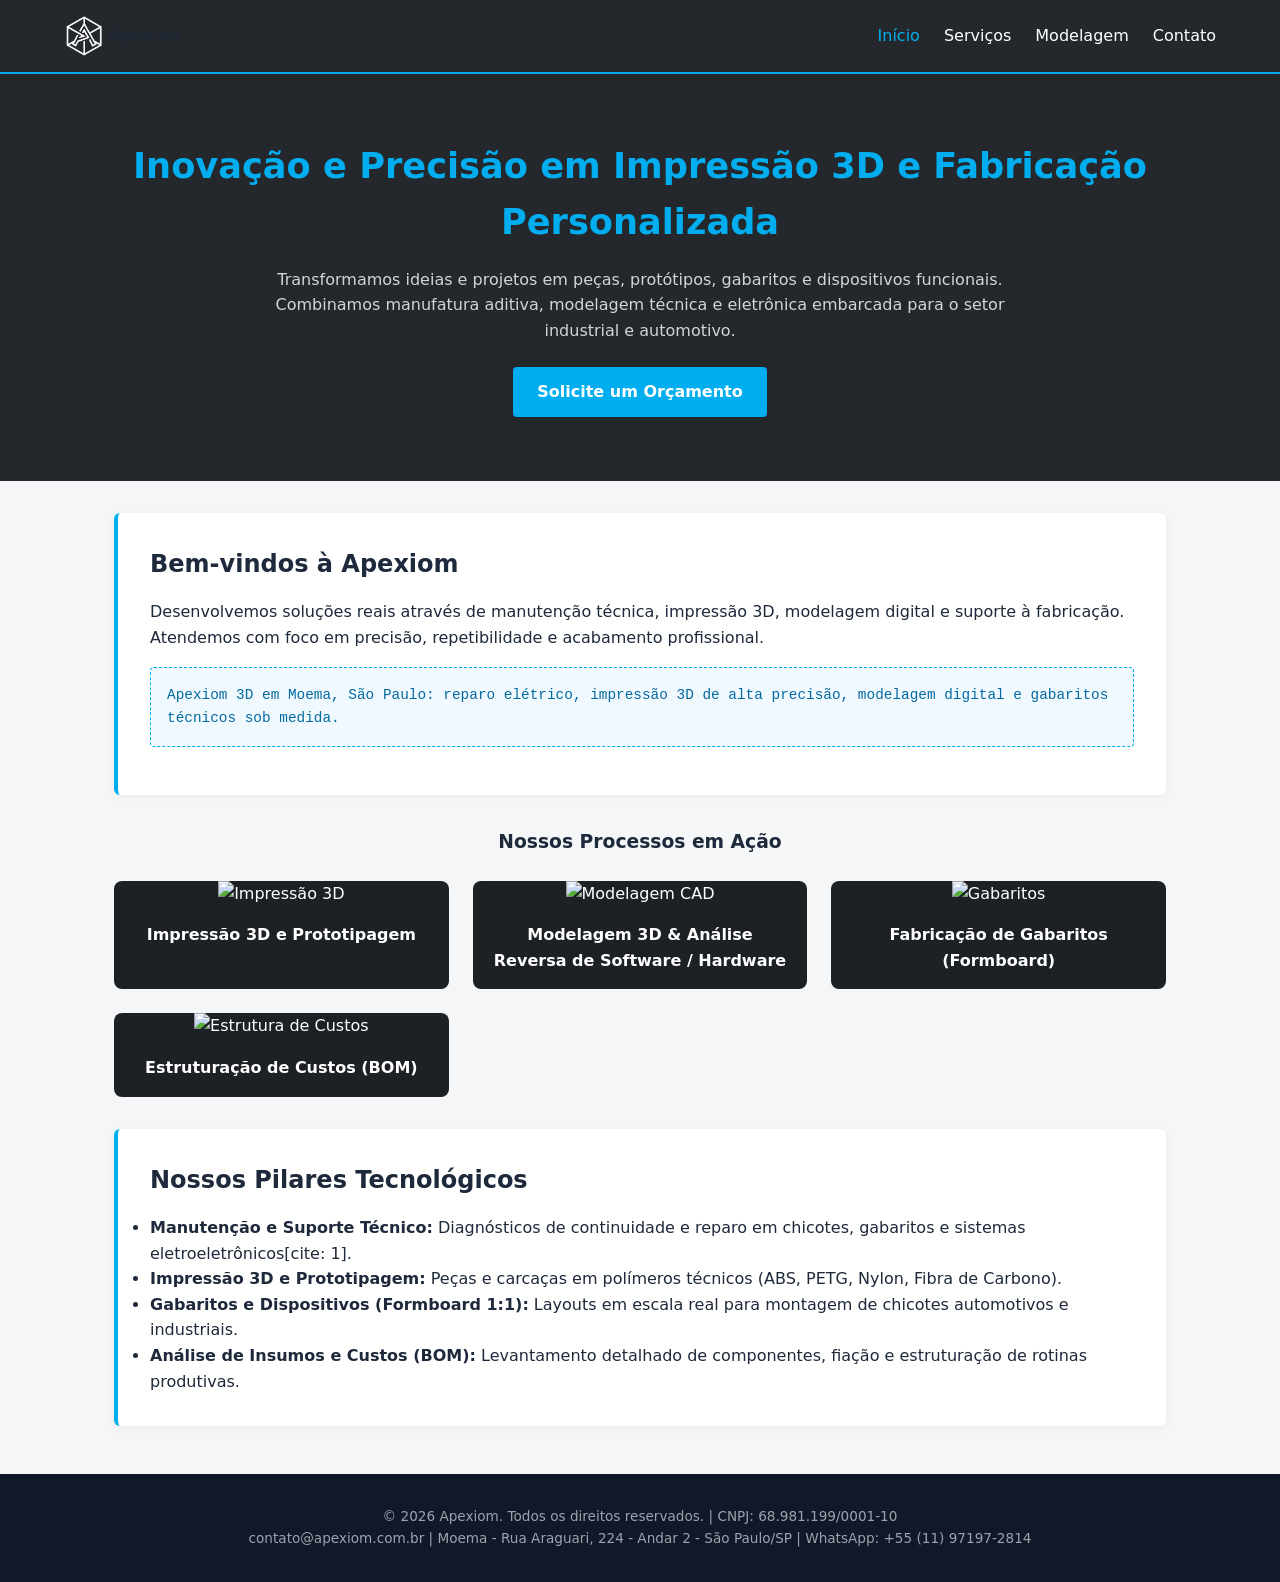
==== index.html @ 84b6afe3 "Fix HTML encoding issues in index.html" ====
<!DOCTYPE html>
<html lang="pt-BR">
<head>
  <meta charset="UTF-8">
  <meta name="viewport" content="width=device-width, initial-scale=1.0">
  <title>Apexiom - Inovação e Precisão em Manufatura</title>


  <link rel="icon" type="image/png" href="image/favicon.png">

    
  <link rel="stylesheet" href="css/style.css">

</head>
<body>

  <header>
    <nav class="nav-container">
     

    <div class="logo">
        <Usando la imagen como logotipo -->
        <img src="image/logo-apexiom.png" alt="Apexiom 3D Logo" style="height: 40px; vertical-align: middle;">
        
        <Combina icono y texto corporativo -->
        <span>Apexiom </span>
    </div>
      
      <div class="hamburger">
        <span class="bar"></span>
        <span class="bar"></span>
        <span class="bar"></span>
      </div>
      <ul class="nav-menu">
        <li><a href="index.html" class="nav-link active">Início</a></li>
        <li><a href="servicos.html" class="nav-link">Serviços</a></li>
        <li><a href="modelagem.html" class="nav-link">Modelagem</a></li>
        <li><a href="contato.html" class="nav-link">Contato</a></li>
      </ul>
    </nav>
  </header>

  <section class="hero">
    <h1>Inovação e Precisão em Impressão 3D e Fabricação Personalizada</h1>
    <p>Transformamos ideias e projetos em peças, protótipos, gabaritos e dispositivos funcionais. Combinamos manufatura aditiva, modelagem técnica e eletrônica embarcada para o setor industrial e automotivo.</p>
    <a href="contato.html" class="btn-primary">Solicite um Orçamento</a>
  </section>

  <main class="main-container">
    <section class="card">
      <h2>Bem-vindos à Apexiom </h2>
      <p>Desenvolvemos soluções reais através de manutenção técnica, impressão 3D, modelagem digital e suporte à fabricação. Atendemos com foco em precisão, repetibilidade e acabamento profissional.</p>
      <div class="highlight-box">
        Apexiom 3D em Moema, São Paulo: reparo elétrico, impressão 3D de alta precisão, modelagem digital e gabaritos técnicos sob medida.
      </div>
    </section>

    <section style="margin-bottom: 2rem;">
      <h3 style="text-align: center; margin-bottom: 1rem;">Nossos Processos em Ação</h3>
      <div class="process-grid">
        <div class="process-card">
          <img src="https://via.placeholder.com/300x180?text=Impressao+3D" alt="Impressão 3D">
          <h4>Impressão 3D e Prototipagem</h4>
        </div>
        <div class="process-card">
          <img src="https://via.placeholder.com/300x180?text=Modelagem+CAD" alt="Modelagem CAD">
          <h4>Modelagem 3D & Análise Reversa de Software / Hardware </h4>
        </div>
        <div class="process-card">
          <img src="https://via.placeholder.com/300x180?text=Gabaritos+Formboard" alt="Gabaritos">
          <h4>Fabricação de Gabaritos (Formboard)</h4>
        </div>
        <div class="process-card">
          <img src="https://via.placeholder.com/300x180?text=Estrutura+de+Custos" alt="Estrutura de Custos">
          <h4>Estruturação de Custos (BOM)</h4>
        </div>
      </div>
    </section>

    <section class="card">
      <h2>Nossos Pilares Tecnológicos</h2>
      <ul>
        <li><strong>Manutenção e Suporte Técnico:</strong> Diagnósticos de continuidade e reparo em chicotes, gabaritos e sistemas eletroeletrônicos[cite: 1].</li>
        <li><strong>Impressão 3D e Prototipagem:</strong> Peças e carcaças em polímeros técnicos (ABS, PETG, Nylon, Fibra de Carbono).</li>
        <li><strong>Gabaritos e Dispositivos (Formboard 1:1):</strong> Layouts em escala real para montagem de chicotes automotivos e industriais.</li>
        <li><strong>Análise de Insumos e Custos (BOM):</strong> Levantamento detalhado de componentes, fiação e estruturação de rotinas produtivas.</li>
      </ul>
    </section>
  </main>

  <footer>
    <p>© 2026 Apexiom. Todos os direitos reservados. | CNPJ: 68.981.199/0001-10</p>
    <p>contato@apexiom.com.br | Moema - Rua Araguari, 224 - Andar 2 - São Paulo/SP | WhatsApp: +55 (11) 97197-2814</p>
  </footer>

  <script src="js/script.js"></script>
</body>
</html>
---- css/style.css ----
:root {
  --bg-dark: #24282c;
  --bg-card: #1d2125;
  --bg-light: #f4f6f8;
  --primary-cyan: #00aeef;
  --text-white: #ffffff;
  --text-dark: #1e293b;
  --text-muted: #64748b;
  --font-main: system-ui, -apple-system, BlinkMacSystemFont, 'Segoe UI', Roboto, sans-serif;
}

* {
  box-sizing: border-box;
  margin: 0;
  padding: 0;
}

body {
  font-family: var(--font-main);
  background-color: var(--bg-light);
  color: var(--text-dark);
  line-height: 1.6;
}

/* Header & Navbar */
header {
  background-color: var(--bg-dark);
  border-bottom: 2px solid var(--primary-cyan);
  position: sticky;
  top: 0;
  z-index: 1000;
}

.nav-container {
  max-width: 1200px;
  margin: 0 auto;
  display: flex;
  justify-content: space-between;
  align-items: center;
  padding: 1rem 1.5rem;
}

.brand {
  font-size: 1.5rem;
  font-weight: bold;
  color: var(--primary-cyan);
  text-decoration: none;
  display: flex;
  align-items: center;
  gap: 8px;
}

.nav-menu {
  display: flex;
  list-style: none;
  gap: 1.5rem;
}

.nav-link {
  color: var(--text-white);
  text-decoration: none;
  font-weight: 500;
  transition: color 0.2s;
}

.nav-link:hover, .nav-link.active {
  color: var(--primary-cyan);
}

.hamburger {
  display: none;
  flex-direction: column;
  cursor: pointer;
  gap: 5px;
}

.bar {
  width: 25px;
  height: 3px;
  background-color: var(--text-white);
  border-radius: 2px;
}

/* Hero Section */
.hero {
  background-color: var(--bg-dark);
  color: var(--text-white);
  text-align: center;
  padding: 4rem 1.5rem;
}

.hero h1 {
  color: var(--primary-cyan);
  font-size: 2.2rem;
  margin-bottom: 1rem;
}

.hero p {
  max-width: 800px;
  margin: 0 auto 1.5rem auto;
  color: #d1d5db;
}

.btn-primary {
  display: inline-block;
  background-color: var(--primary-cyan);
  color: var(--text-white);
  padding: 0.75rem 1.5rem;
  border-radius: 4px;
  text-decoration: none;
  font-weight: bold;
  transition: background 0.2s;
}

.btn-primary:hover {
  background-color: #008cc3;
}

/* Containers e Cards */
.main-container {
  max-width: 1100px;
  margin: 2rem auto;
  padding: 0 1.5rem;
}

.card {
  background: white;
  border-left: 4px solid var(--primary-cyan);
  border-radius: 6px;
  padding: 2rem;
  margin-bottom: 2rem;
  box-shadow: 0 2px 8px rgba(0,0,0,0.05);
}

.card h2, .card h3 {
  margin-bottom: 1rem;
}

.highlight-box {
  border: 1px dashed var(--primary-cyan);
  background-color: #f0f9ff;
  padding: 1rem;
  border-radius: 4px;
  font-family: monospace;
  font-size: 0.9rem;
  margin: 1rem 0;
  color: #0369a1;
}

/* Grid da Home */
.process-grid {
  display: grid;
  grid-template-columns: repeat(auto-fit, minmax(280px, 1fr));
  gap: 1.5rem;
  margin-top: 1.5rem;
}

.process-card {
  background-color: var(--bg-card);
  color: var(--text-white);
  border-radius: 8px;
  overflow: hidden;
  text-align: center;
}

.process-card img {
  width: 100%;
  height: 180px;
  object-fit: cover;
}

.process-card h4 {
  padding: 1rem;
  font-size: 1rem;
}

/* Footer */
footer {
  background-color: #111827;
  color: #9ca3af;
  text-align: center;
  padding: 2rem 1.5rem;
  font-size: 0.85rem;
  margin-top: 3rem;
}

/* Responsividade Mobile */
@media (max-width: 768px) {
  .hamburger {
    display: flex;
  }

  .nav-menu {
    position: absolute;
    top: 60px;
    left: -100%;
    flex-direction: column;
    background-color: var(--bg-dark);
    width: 100%;
    text-align: center;
    transition: 0.3s;
    padding: 1.5rem 0;
  }

  .nav-menu.active {
    left: 0;
  }

  .hero h1 {
    font-size: 1.6rem;
  }
}
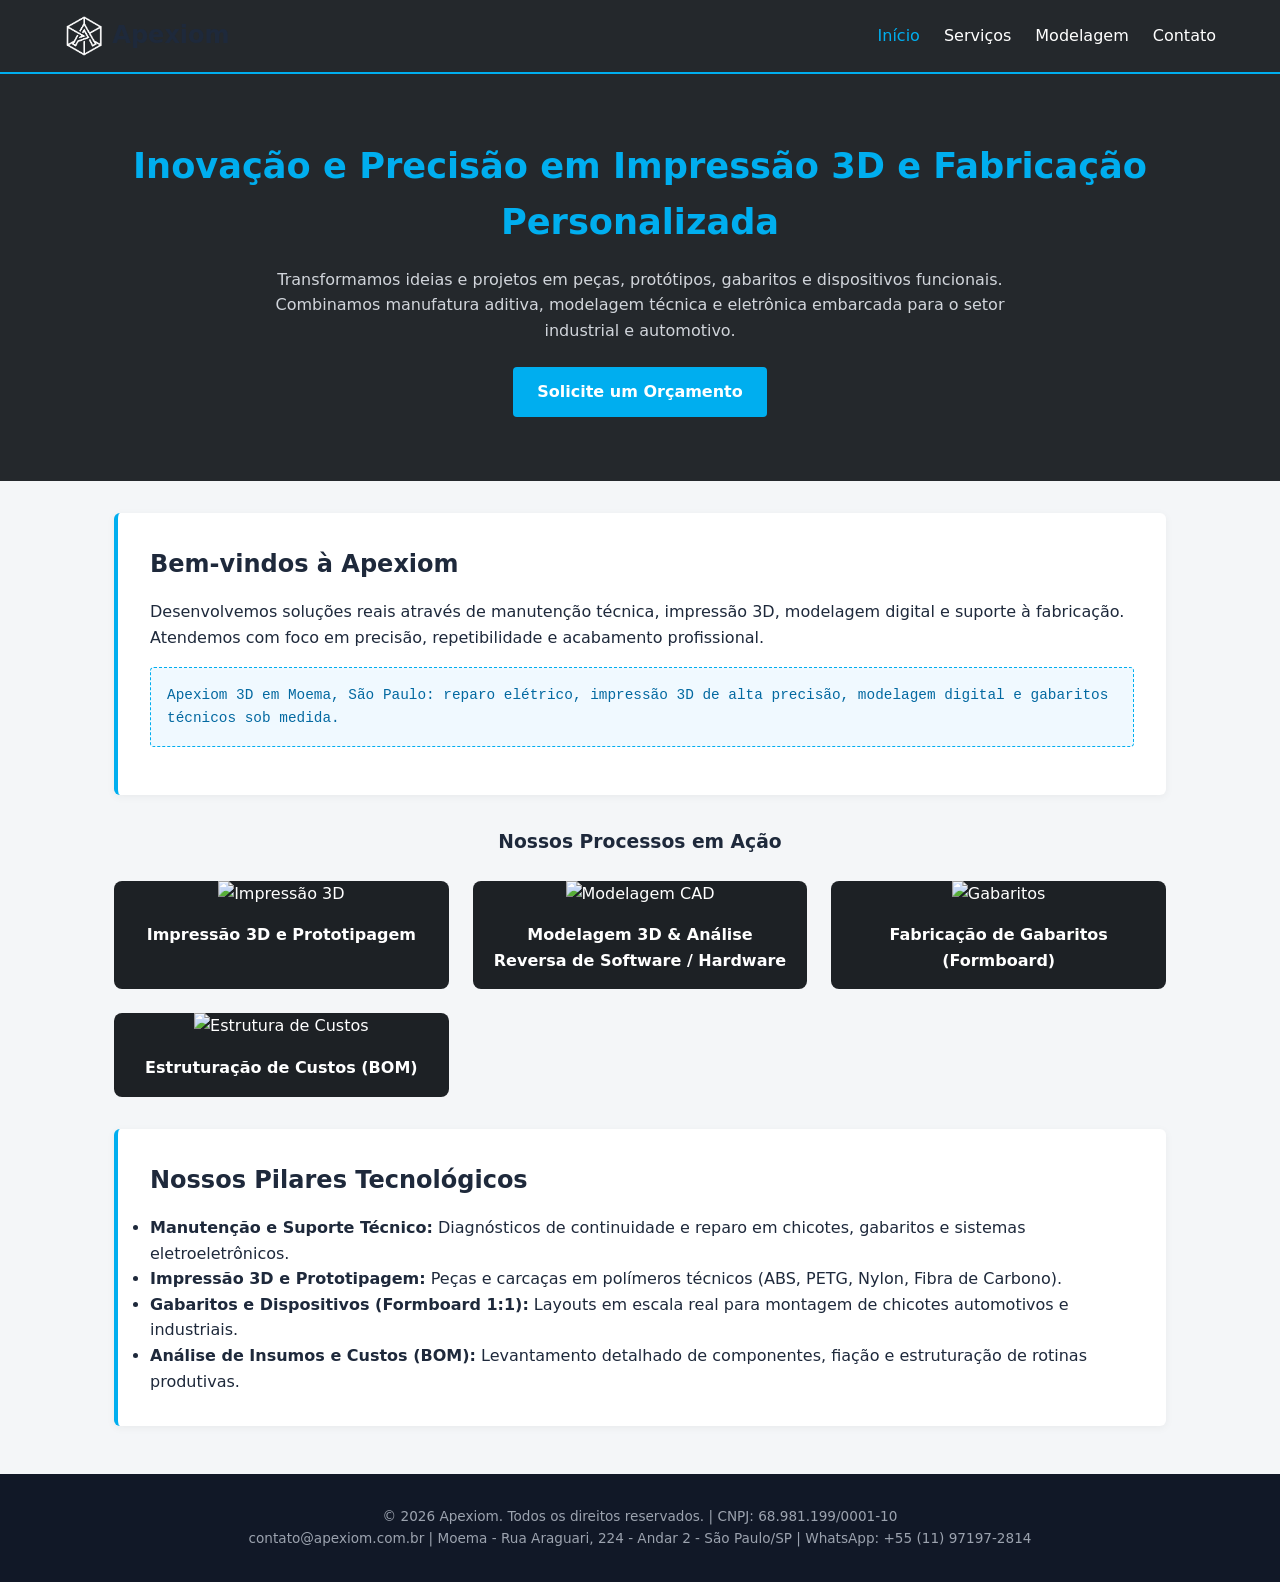
==== commit 9c2f42fc: "Fix HTML entity encoding in index.html" ====
--- a/index.html
+++ b/index.html
@@ -19,10 +19,10 @@
      
 
     <div class="logo">
-        <Usando la imagen como logotipo -->
+        <!--Usando la imagen como logotipo -->
         <img src="image/logo-apexiom.png" alt="Apexiom 3D Logo" style="height: 40px; vertical-align: middle;">
         
-        <Combina icono y texto corporativo -->
+        <!--Combina icono y texto corporativo -->
         <span>Apexiom </span>
     </div>
       
@@ -80,7 +80,7 @@
     <section class="card">
       <h2>Nossos Pilares Tecnológicos</h2>
       <ul>
-        <li><strong>Manutenção e Suporte Técnico:</strong> Diagnósticos de continuidade e reparo em chicotes, gabaritos e sistemas eletroeletrônicos[cite: 1].</li>
+        <li><strong>Manutenção e Suporte Técnico:</strong> Diagnósticos de continuidade e reparo em chicotes, gabaritos e sistemas eletroeletrônicos.</li>
         <li><strong>Impressão 3D e Prototipagem:</strong> Peças e carcaças em polímeros técnicos (ABS, PETG, Nylon, Fibra de Carbono).</li>
         <li><strong>Gabaritos e Dispositivos (Formboard 1:1):</strong> Layouts em escala real para montagem de chicotes automotivos e industriais.</li>
         <li><strong>Análise de Insumos e Custos (BOM):</strong> Levantamento detalhado de componentes, fiação e estruturação de rotinas produtivas.</li>
--- a/css/style.css
+++ b/css/style.css
@@ -29,6 +29,11 @@
   position: sticky;
   top: 0;
   z-index: 1000;
+}
+header .logo {
+    font-size: 24px;
+    font-weight: bold;
+    color: var(--primary);
 }
 
 .nav-container {
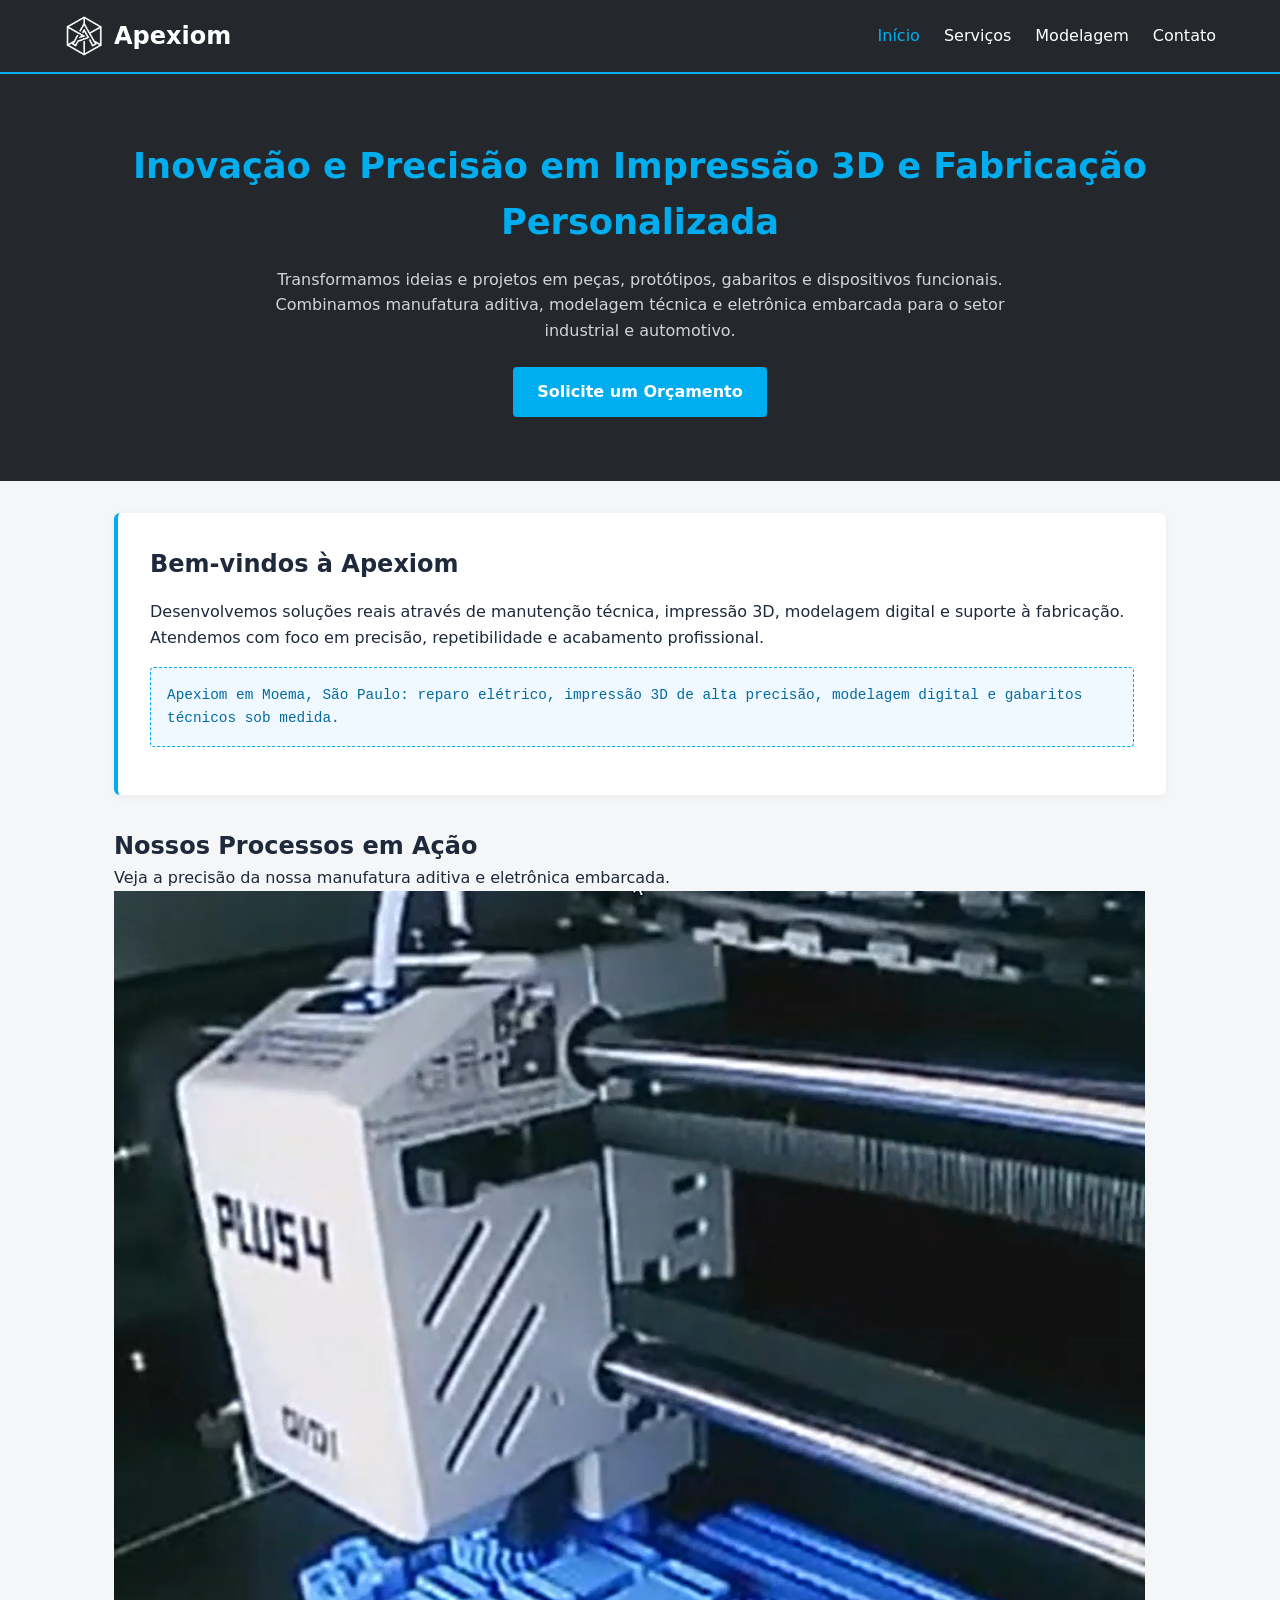
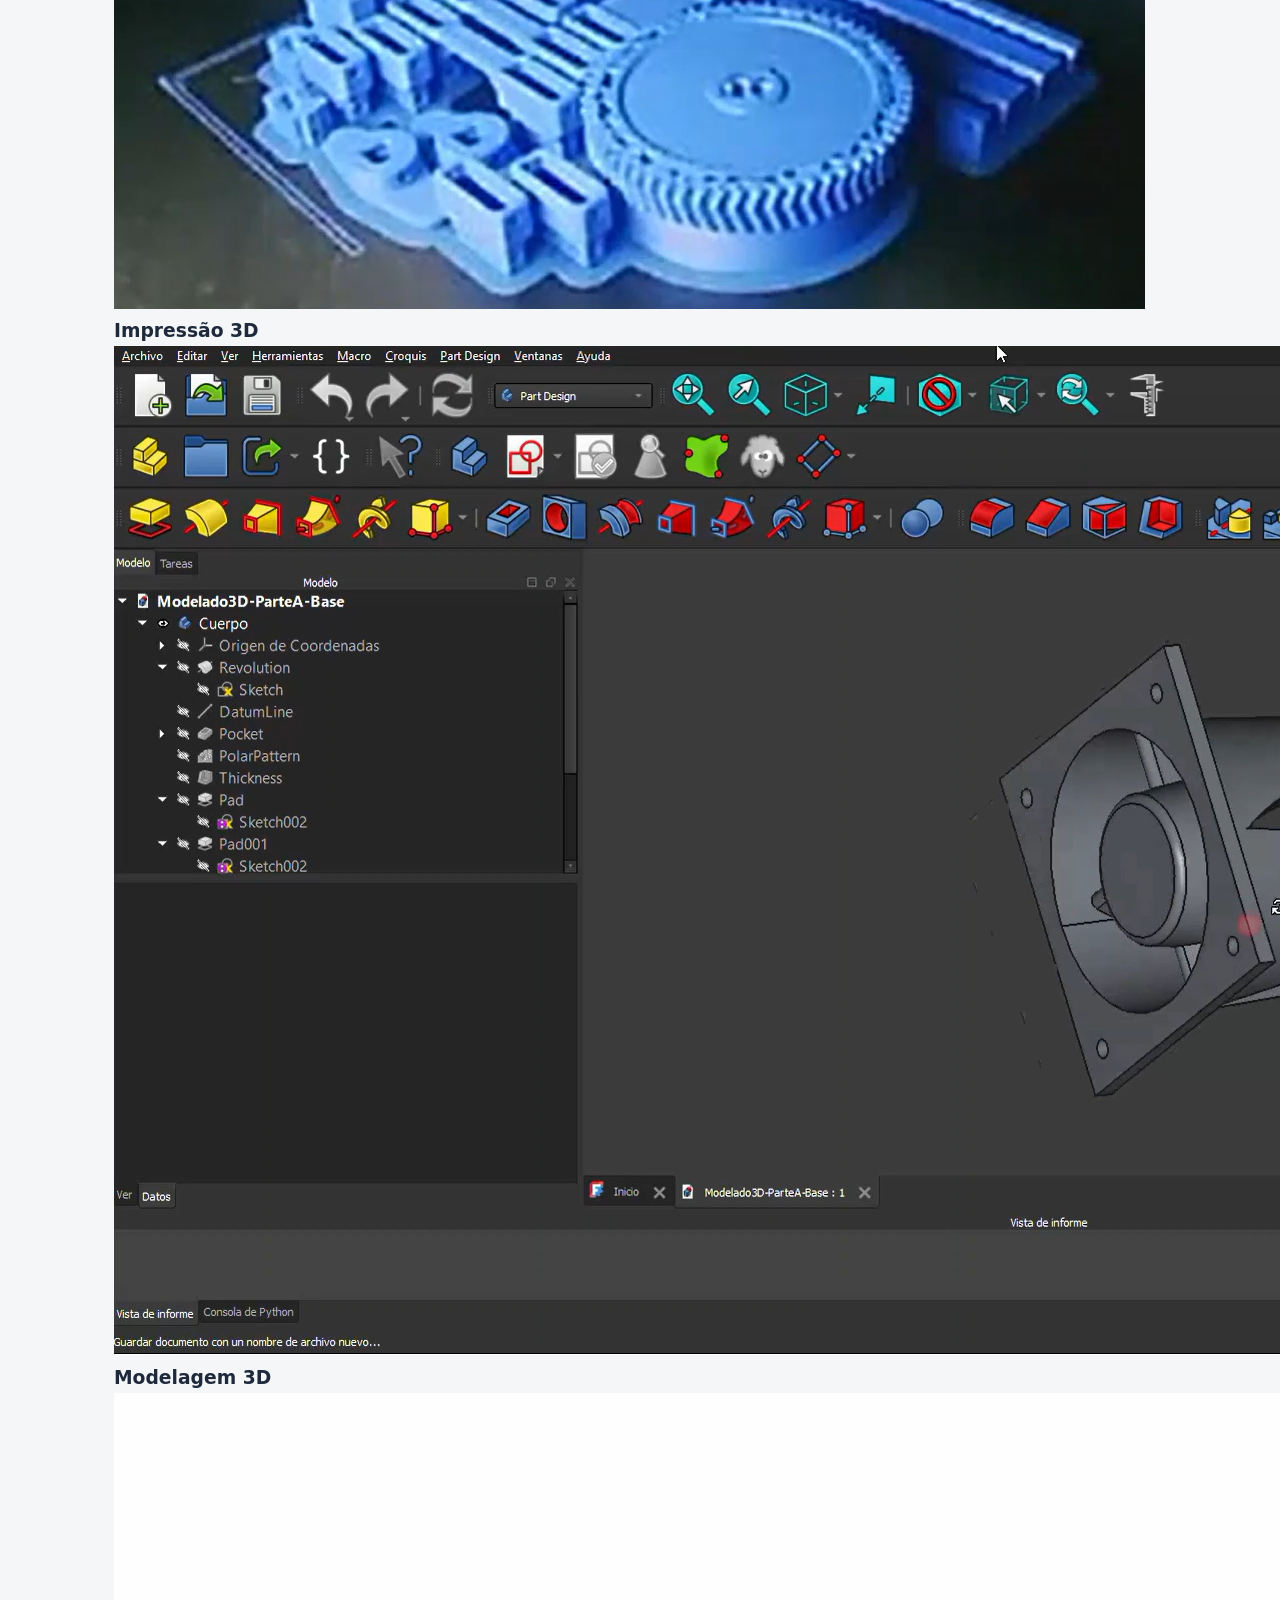
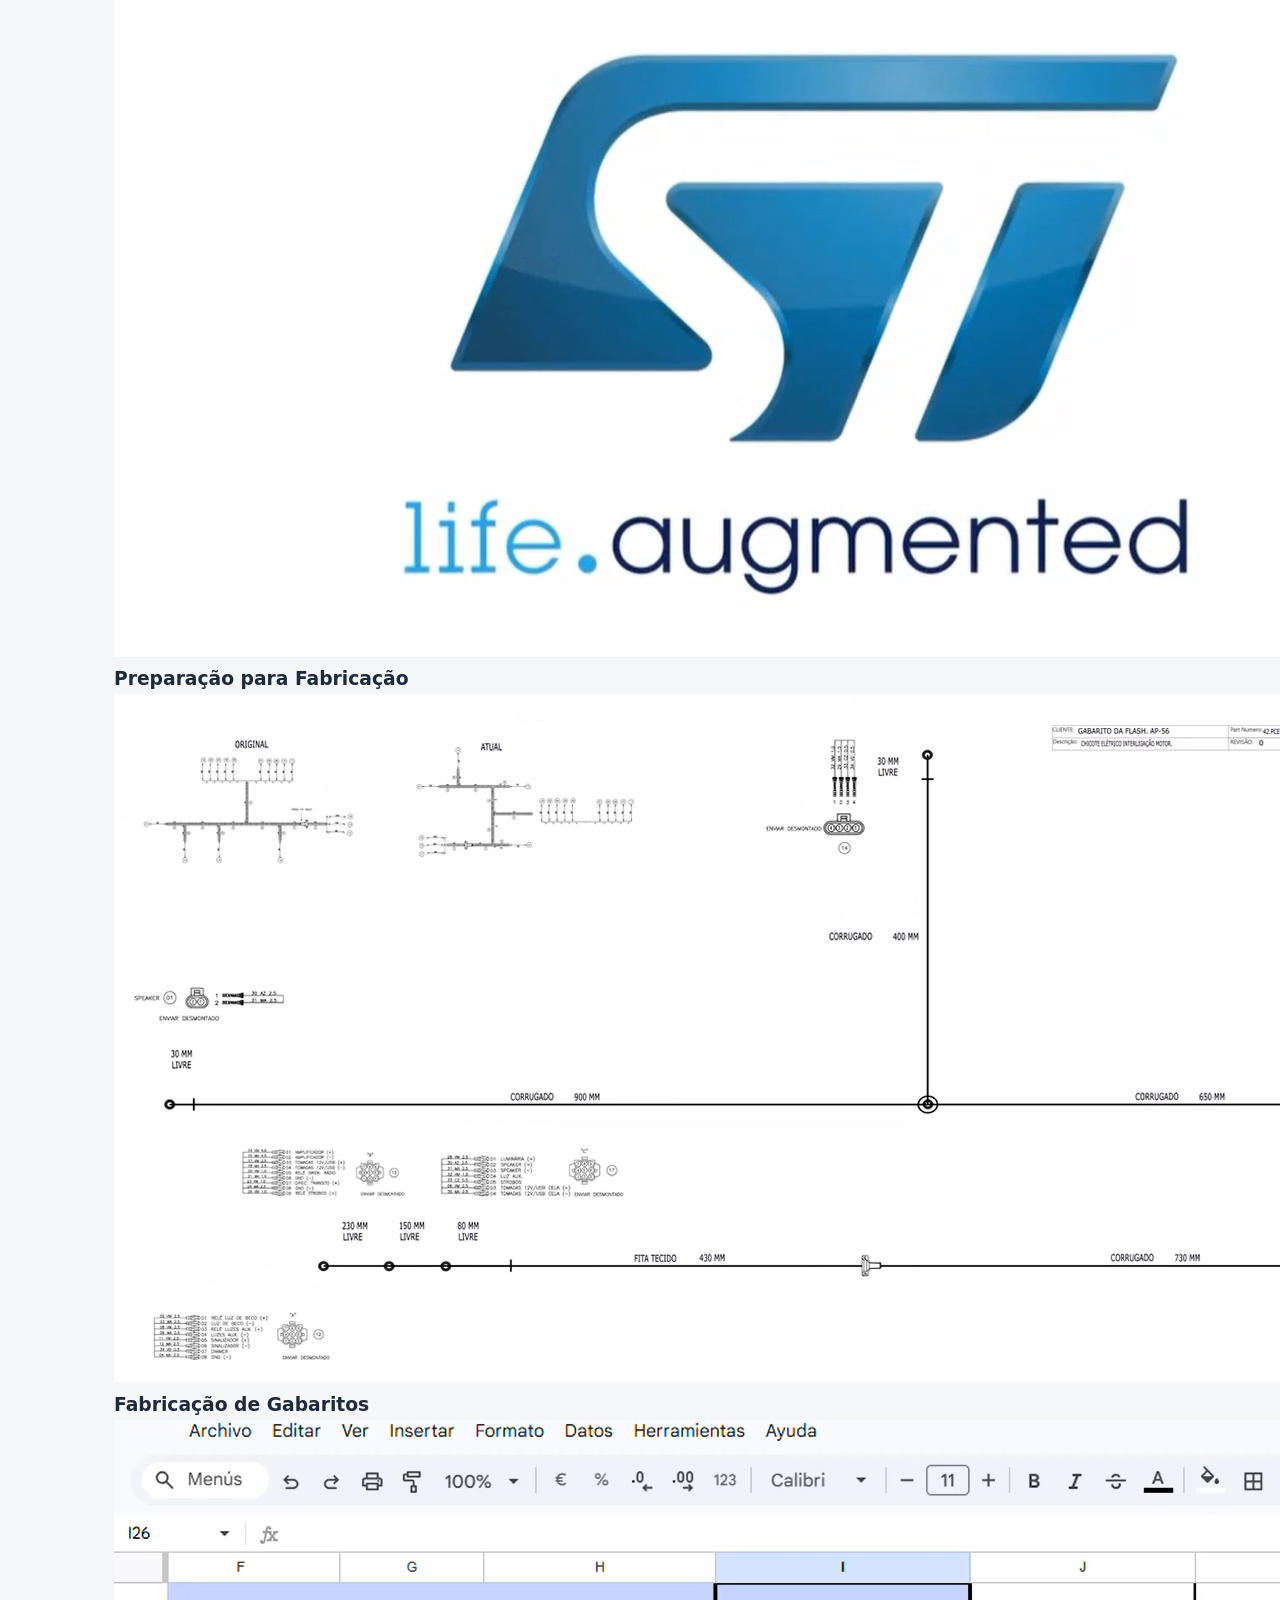
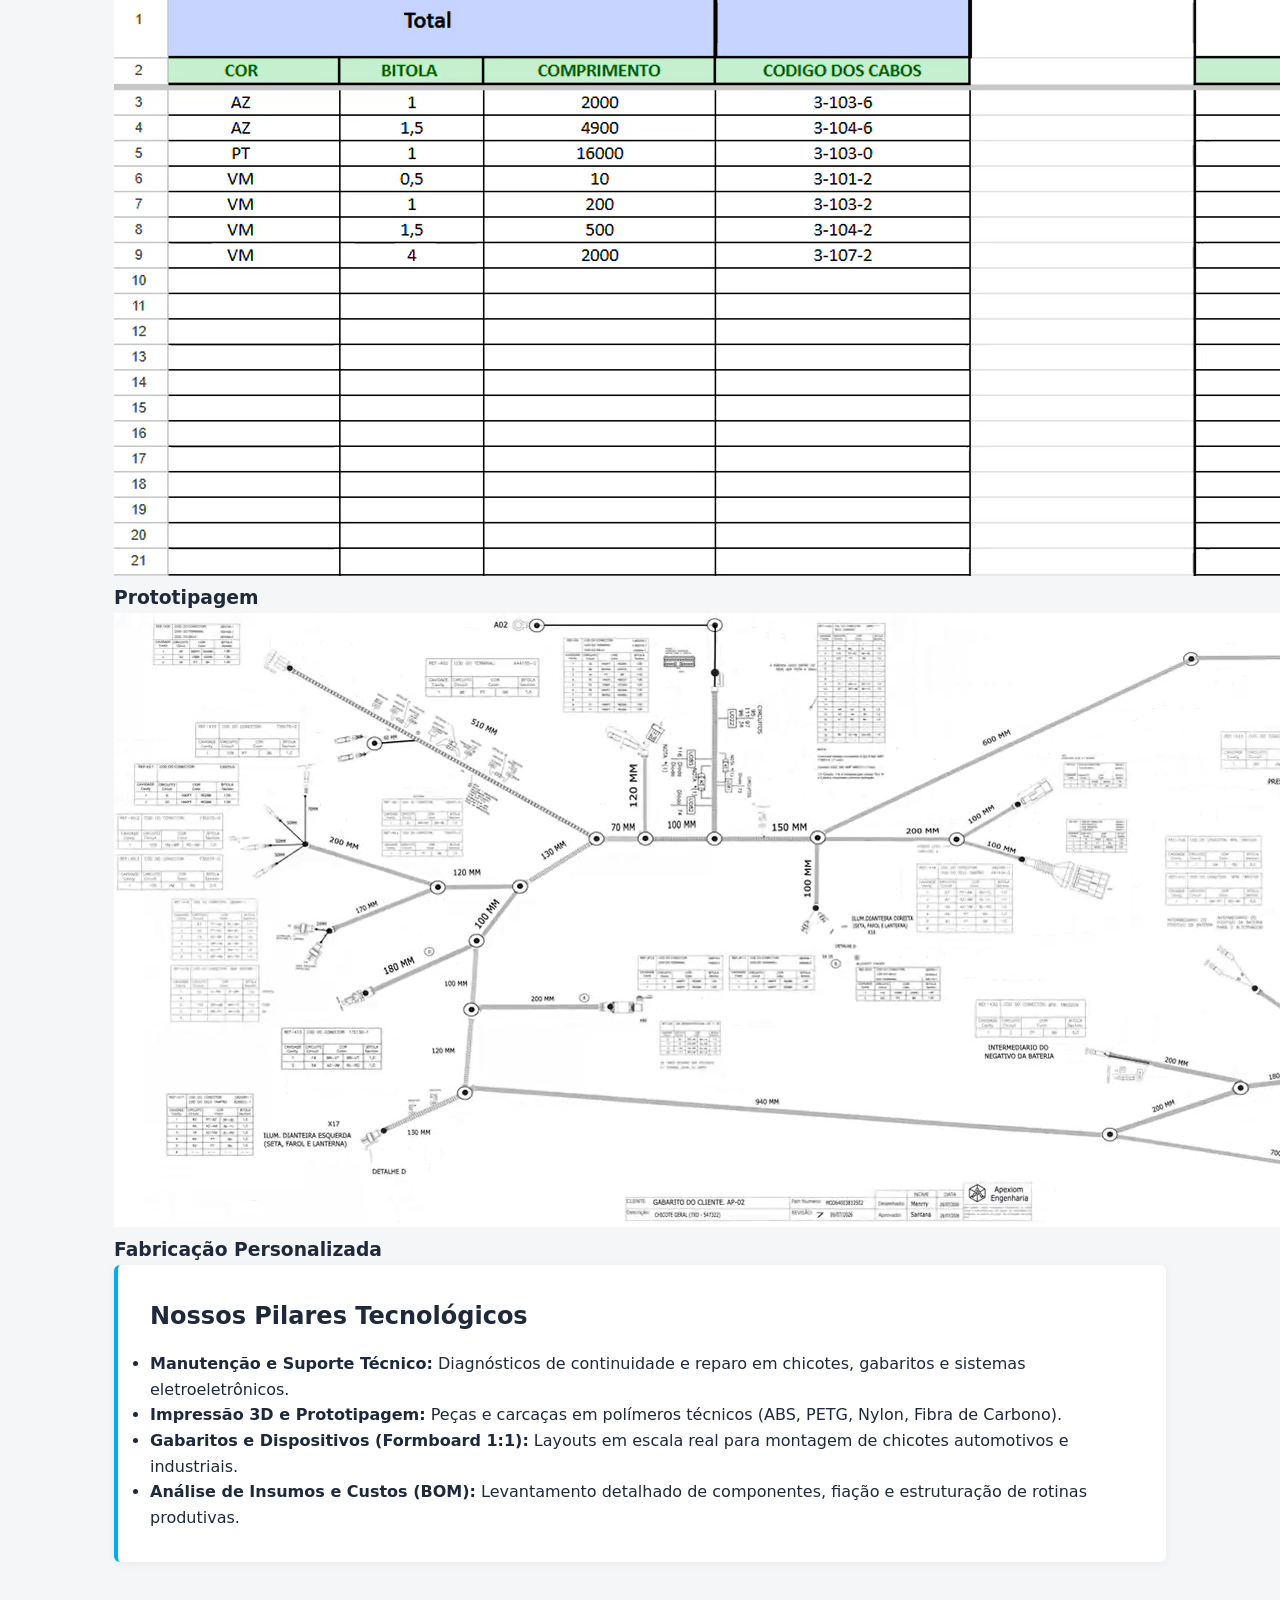
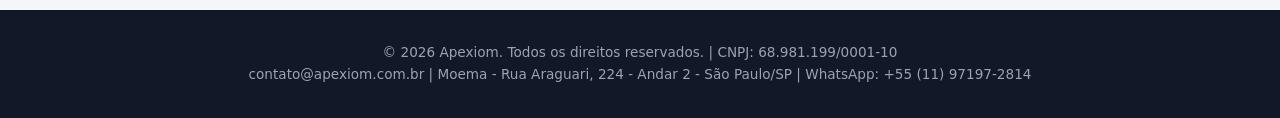
==== commit dafb585f: "Carousel-section" ====
--- a/index.html
+++ b/index.html
@@ -22,8 +22,8 @@
         <!--Usando la imagen como logotipo -->
         <img src="image/logo-apexiom.png" alt="Apexiom 3D Logo" style="height: 40px; vertical-align: middle;">
         
-        <!--Combina icono y texto corporativo -->
-        <span>Apexiom </span>
+    <!-- Texto corporativo -->
+    <span class="logo-text">Apexiom</span>
     </div>
       
       <div class="hamburger">
@@ -51,31 +51,80 @@
       <h2>Bem-vindos à Apexiom </h2>
       <p>Desenvolvemos soluções reais através de manutenção técnica, impressão 3D, modelagem digital e suporte à fabricação. Atendemos com foco em precisão, repetibilidade e acabamento profissional.</p>
       <div class="highlight-box">
-        Apexiom 3D em Moema, São Paulo: reparo elétrico, impressão 3D de alta precisão, modelagem digital e gabaritos técnicos sob medida.
+        Apexiom em Moema, São Paulo: reparo elétrico, impressão 3D de alta precisão, modelagem digital e gabaritos técnicos sob medida.
       </div>
     </section>
 
-    <section style="margin-bottom: 2rem;">
-      <h3 style="text-align: center; margin-bottom: 1rem;">Nossos Processos em Ação</h3>
-      <div class="process-grid">
-        <div class="process-card">
-          <img src="https://via.placeholder.com/300x180?text=Impressao+3D" alt="Impressão 3D">
-          <h4>Impressão 3D e Prototipagem</h4>
+
+    <section class="video-carousel-section">
+    <h2>Nossos Processos em Ação</h2>
+    <p>Veja a precisão da nossa manufatura aditiva e eletrônica embarcada.</p>
+
+    <!-- Contenedor deslizable -->
+    <div class="video-carousel">
+        <!-- Video 1 -->
+        <div class="video-card">
+            <video autoplay muted loop playsinline poster="image/poster-impressao.png">
+                <source src="videos/proceso-impressao.mp4" type="video/mp4">
+                Seu navegador não suporta vídeos.
+            </video>
+            <h3>Impressão 3D</h3>
         </div>
-        <div class="process-card">
-          <img src="https://via.placeholder.com/300x180?text=Modelagem+CAD" alt="Modelagem CAD">
-          <h4>Modelagem 3D & Análise Reversa de Software / Hardware </h4>
+
+
+        <!-- Video 2 -->
+        <div class="video-card">
+            <video autoplay muted loop playsinline poster="image/poster-modelado.png">
+                <source src="videos/proceso-modelado.mp4" type="video/mp4">
+                Seu navegador não suporta vídeos.
+            </video>
+            <h3>Modelagem 3D</h3>
         </div>
-        <div class="process-card">
-          <img src="https://via.placeholder.com/300x180?text=Gabaritos+Formboard" alt="Gabaritos">
-          <h4>Fabricação de Gabaritos (Formboard)</h4>
+
+        
+            <!-- Video 3 -->
+            <div class="video-card">
+                <video autoplay muted loop playsinline poster="image/poster-microcontrolador.png">
+                    <source src="videos/proceso-microcontrolador.mp4" type="video/mp4">
+                    Seu navegador não suporta vídeos.
+                </video>
+                <h3>Preparação para Fabricação</h3>
+            </div>
+        
+            <!-- Video 4 -->
+            <div class="video-card">
+                <video autoplay muted loop playsinline poster="image/poster-gabarito56.png">
+                    <source src="videos/proceso-gabarito.mp4" type="video/mp4">
+                    Seu navegador não suporta vídeos.
+                </video>
+                <h3>Fabricação de Gabaritos</h3>
+            </div>
+
+            <!-- Video 5 -->
+            <div class="video-card">
+                <video autoplay muted loop playsinline poster="image/poster-calculos.png">
+                    <source src="videos/calculo-cabos.mp4" type="video/mp4">
+                    Seu navegador não suporta vídeos.
+                </video>
+                <h3>Prototipagem</h3>
+            </div>
+
+            <!-- Video 6 -->
+            <div class="video-card">
+                <video autoplay muted loop playsinline poster="image/poster-gabarito02.png">
+                    <source src="videos/proceso-gabarito-geral-ap-02.mp4" type="video/mp4">
+                    Seu navegador não suporta vídeos.
+                </video>
+                <h3>Fabricação Personalizada</h3>
+            </div>
+
+    
+            <!-- Puedes agregar más videos aquí si lo deseas -->
         </div>
-        <div class="process-card">
-          <img src="https://via.placeholder.com/300x180?text=Estrutura+de+Custos" alt="Estrutura de Custos">
-          <h4>Estruturação de Custos (BOM)</h4>
-        </div>
-      </div>
     </section>
+
+    
+
 
     <section class="card">
       <h2>Nossos Pilares Tecnológicos</h2>
@@ -86,6 +135,11 @@
         <li><strong>Análise de Insumos e Custos (BOM):</strong> Levantamento detalhado de componentes, fiação e estruturação de rotinas produtivas.</li>
       </ul>
     </section>
+
+
+
+
+    
   </main>
 
   <footer>
--- a/css/style.css
+++ b/css/style.css
@@ -30,10 +30,22 @@
   top: 0;
   z-index: 1000;
 }
-header .logo {
-    font-size: 24px;
-    font-weight: bold;
-    color: var(--primary);
+.logo {
+  display: flex;
+  align-items: center;
+  gap: 10px; /* Espacio horizontal entre la imagen y el texto */
+}
+
+.logo img {
+  height: 40px;
+  width: auto;
+}
+
+.logo-text {
+  color: #ffffff; /* O usa #00aeef si prefieres la palabra en turquesa */
+  font-size: 1.5rem;
+  font-weight: bold;
+  line-height: 1;
 }
 
 .nav-container {
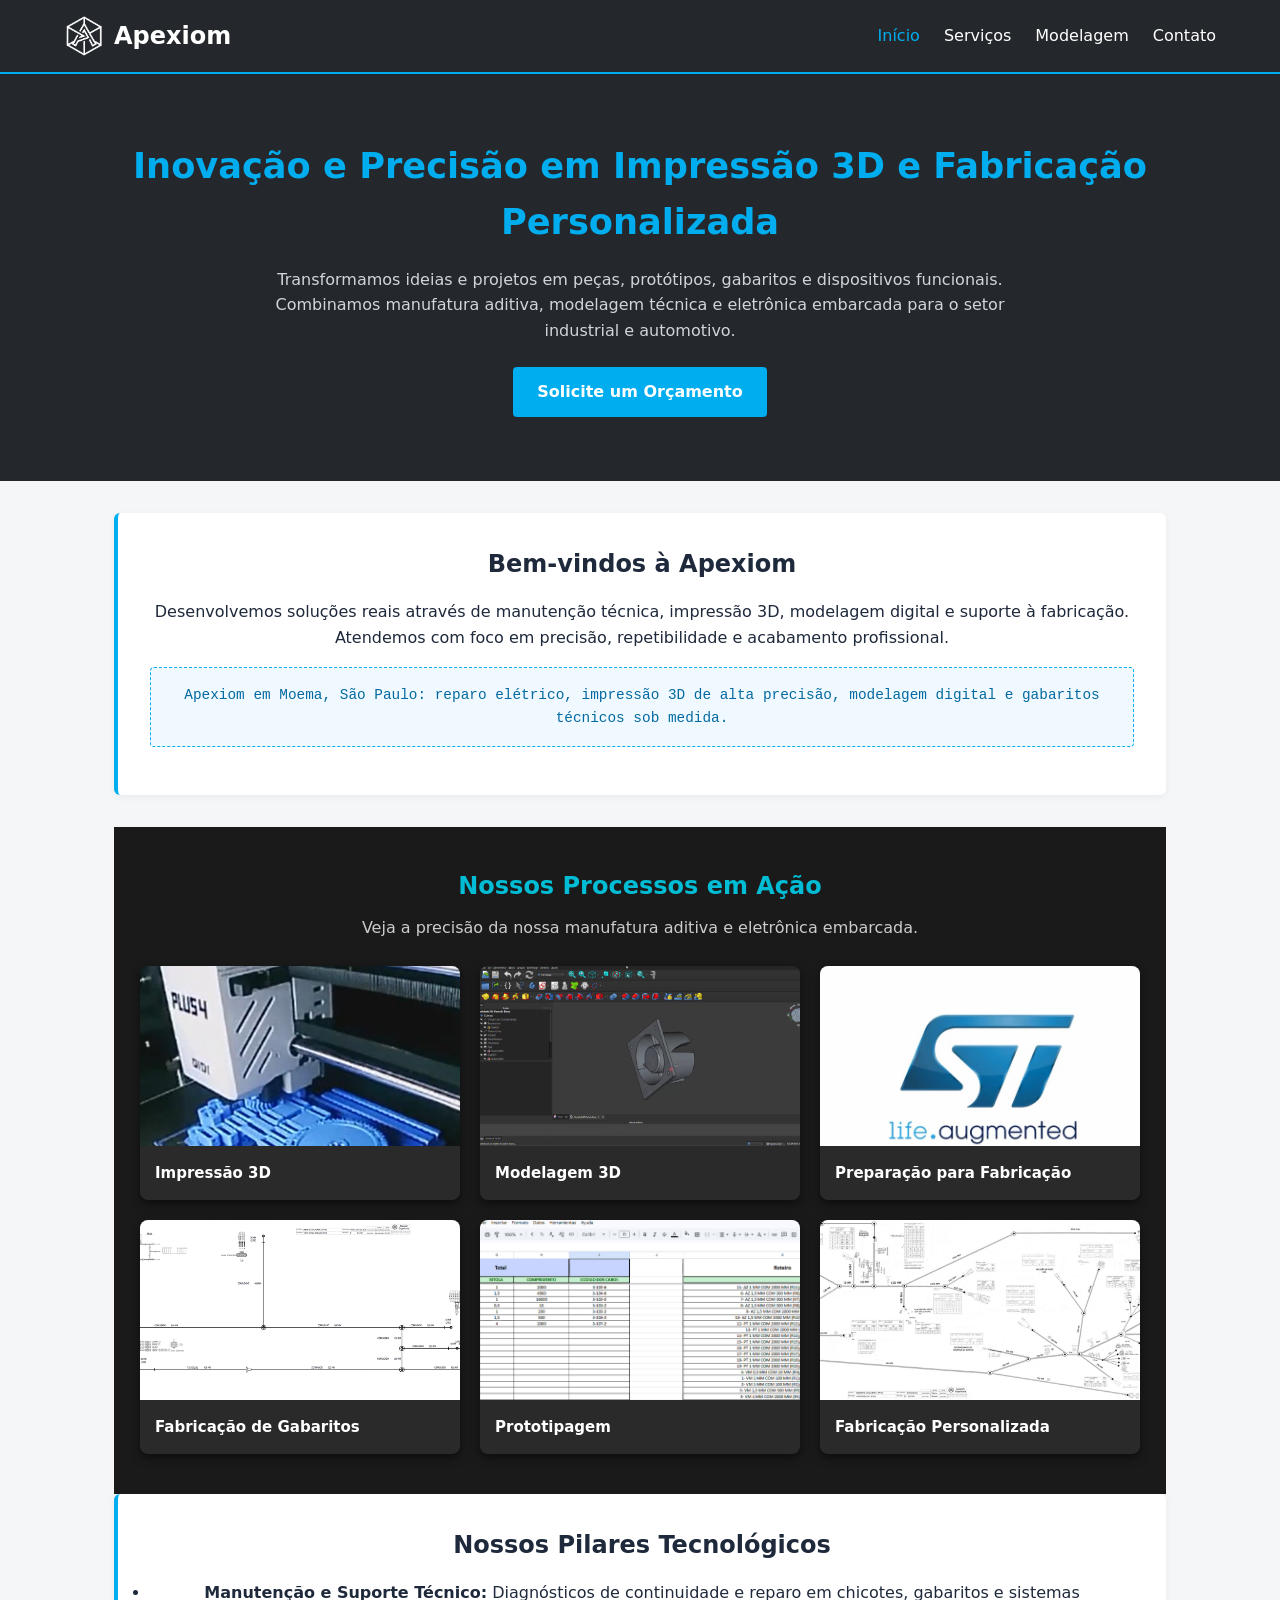
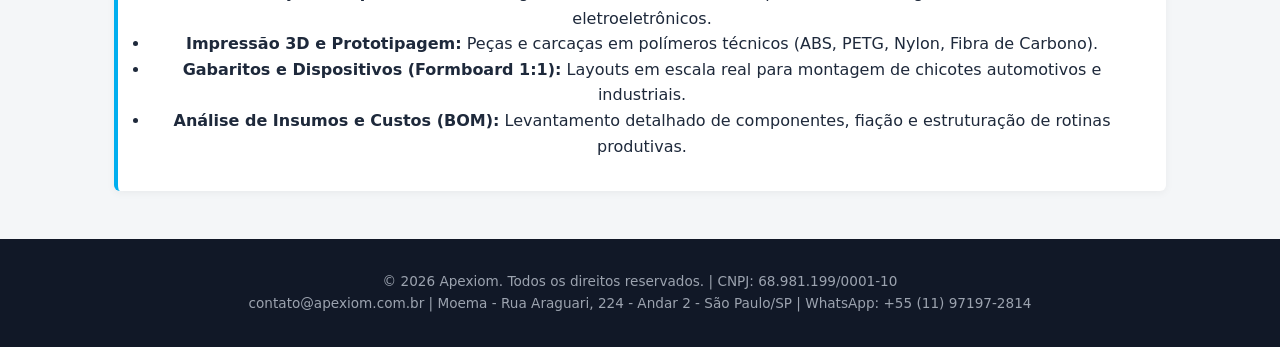
==== commit ee8f37c1: "Update index.html" ====
--- a/index.html
+++ b/index.html
@@ -47,13 +47,13 @@
   </section>
 
   <main class="main-container">
-    <section class="card">
-      <h2>Bem-vindos à Apexiom </h2>
-      <p>Desenvolvemos soluções reais através de manutenção técnica, impressão 3D, modelagem digital e suporte à fabricação. Atendemos com foco em precisão, repetibilidade e acabamento profissional.</p>
-      <div class="highlight-box">
-        Apexiom em Moema, São Paulo: reparo elétrico, impressão 3D de alta precisão, modelagem digital e gabaritos técnicos sob medida.
-      </div>
-    </section>
+<section class="card" style="text-align: center;">
+  <h2>Bem-vindos à Apexiom</h2>
+  <p>Desenvolvemos soluções reais através de manutenção técnica, impressão 3D, modelagem digital e suporte à fabricação. Atendemos com foco em precisão, repetibilidade e acabamento profissional.</p>
+  <div class="highlight-box">
+    Apexiom em Moema, São Paulo: reparo elétrico, impressão 3D de alta precisão, modelagem digital e gabaritos técnicos sob medida.
+  </div>
+</section>
 
 
     <section class="video-carousel-section">
@@ -126,15 +126,15 @@
     
 
 
-    <section class="card">
-      <h2>Nossos Pilares Tecnológicos</h2>
-      <ul>
-        <li><strong>Manutenção e Suporte Técnico:</strong> Diagnósticos de continuidade e reparo em chicotes, gabaritos e sistemas eletroeletrônicos.</li>
-        <li><strong>Impressão 3D e Prototipagem:</strong> Peças e carcaças em polímeros técnicos (ABS, PETG, Nylon, Fibra de Carbono).</li>
-        <li><strong>Gabaritos e Dispositivos (Formboard 1:1):</strong> Layouts em escala real para montagem de chicotes automotivos e industriais.</li>
-        <li><strong>Análise de Insumos e Custos (BOM):</strong> Levantamento detalhado de componentes, fiação e estruturação de rotinas produtivas.</li>
-      </ul>
-    </section>
+<section class="card" style="text-align: center;">
+  <h2>Nossos Pilares Tecnológicos</h2>
+  <ul class="centered-list">
+    <li><strong>Manutenção e Suporte Técnico:</strong> Diagnósticos de continuidade e reparo em chicotes, gabaritos e sistemas eletroeletrônicos.</li>
+    <li><strong>Impressão 3D e Prototipagem:</strong> Peças e carcaças em polímeros técnicos (ABS, PETG, Nylon, Fibra de Carbono).</li>
+    <li><strong>Gabaritos e Dispositivos (Formboard 1:1):</strong> Layouts em escala real para montagem de chicotes automotivos e industriais.</li>
+    <li><strong>Análise de Insumos e Custos (BOM):</strong> Levantamento detalhado de componentes, fiação e estruturação de rotinas produtivas.</li>
+  </ul>
+</section>
 
 
 
--- a/css/style.css
+++ b/css/style.css
@@ -199,6 +199,61 @@
   padding: 2rem 1.5rem;
   font-size: 0.85rem;
   margin-top: 3rem;
+}
+/* Hace que el deslizamiento se ajuste de golpe a cada tarjeta ******************************************************** */
+.video-carousel-section {
+    padding: 40px 20px;
+    background-color: #1a1a1a; /* Fondo oscuro elegante acorde a tu diseño */
+    color: #fff;
+    text-align: center;
+}
+
+.video-carousel-section h2 {
+    color: #00bcd4; /* Tu color turquesa corporativo */
+    margin-bottom: 10px;
+}
+
+.video-carousel-section p {
+    margin-bottom: 25px;
+    color: #ccc;
+}
+
+
+
+
+/* Centrar la cuadrícula de videos y limitar su ancho */
+.video-carousel {
+    display: grid;
+    grid-template-columns: repeat(auto-fit, minmax(300px, 1fr));
+    gap: 20px;
+    padding: 0;
+    width: 100%;
+    max-width: 1000px; /* Limita el ancho para que no se extiendan demasiado en pantallas grandes */
+    margin: 0 auto;    /* ¡Esto es lo que centra la cuadrícula en la pantalla! */
+    box-sizing: border-box;
+}
+
+/* Tarjeta individual */
+.video-card {
+    background-color: #2a2a2a;
+    border-radius: 8px;
+    overflow: hidden;
+    box-shadow: 0 4px 10px rgba(0,0,0,0.5);
+    text-align: left; /* Alinea el texto de cada tarjeta a la izquierda para que se lea ordenado */
+}
+
+.video-card video {
+    width: 100%;
+    height: 180px;
+    object-fit: cover;
+    display: block;
+}
+
+.video-card h3 {
+    font-size: 15px;
+    padding: 15px;
+    margin: 0;
+    color: #fff;
 }
 
 /* Responsividade Mobile */
@@ -218,7 +273,10 @@
     transition: 0.3s;
     padding: 1.5rem 0;
   }
-
+  .video-card {
+    flex: 0 0 260px; /* Tarjetas un poco más compactas en celulares */
+ }
+    
   .nav-menu.active {
     left: 0;
   }
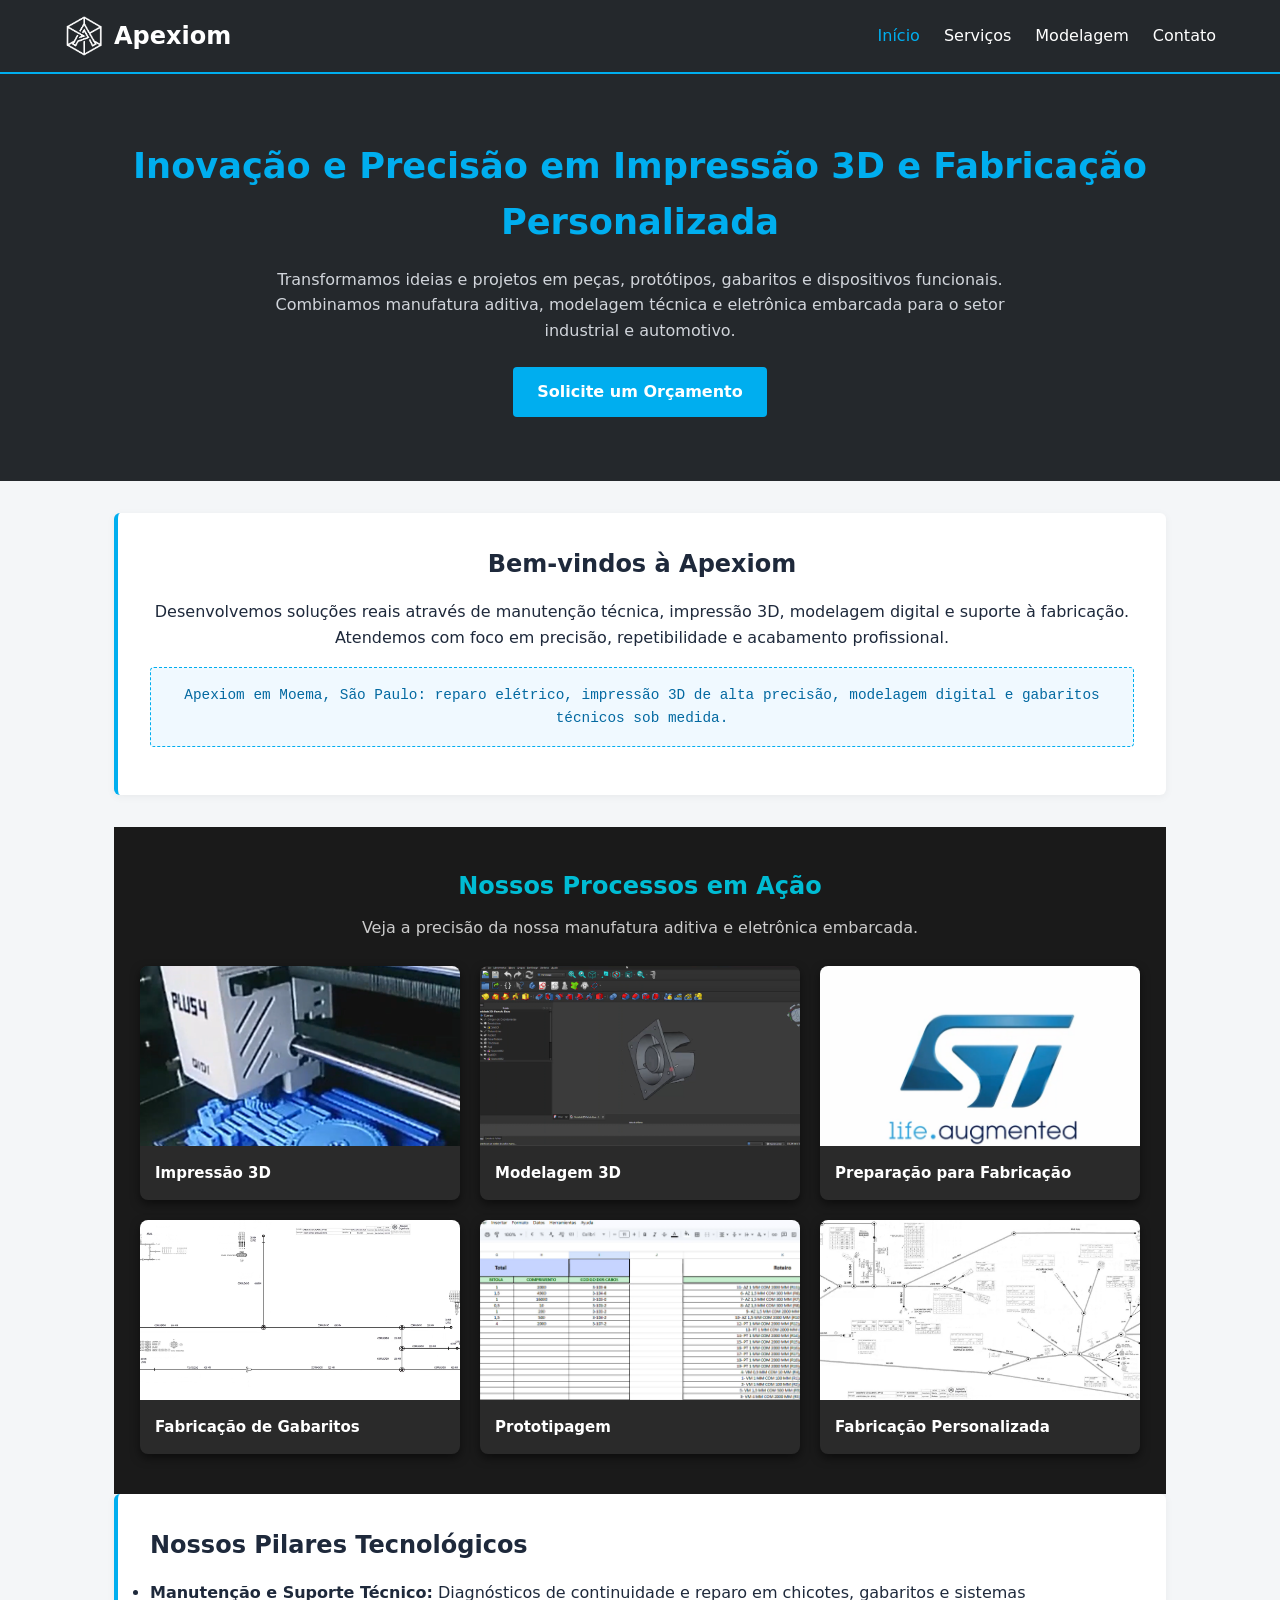
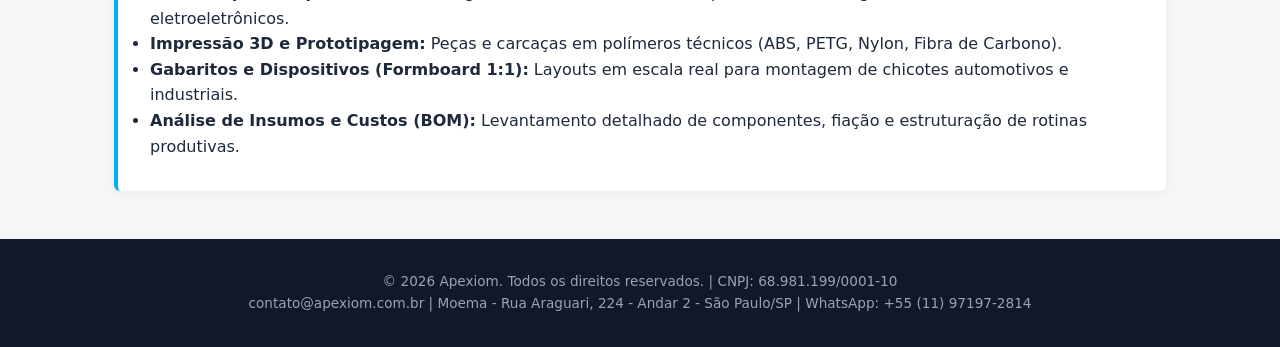
==== commit 0e34265e: "Update index.html" ====
--- a/index.html
+++ b/index.html
@@ -126,13 +126,13 @@
     
 
 
-<section class="card" style="text-align: center;">
+<section class="card">
   <h2>Nossos Pilares Tecnológicos</h2>
-  <ul class="centered-list">
-    <li><strong>Manutenção e Suporte Técnico:</strong> Diagnósticos de continuidade e reparo em chicotes, gabaritos e sistemas eletroeletrônicos.</li>
-    <li><strong>Impressão 3D e Prototipagem:</strong> Peças e carcaças em polímeros técnicos (ABS, PETG, Nylon, Fibra de Carbono).</li>
-    <li><strong>Gabaritos e Dispositivos (Formboard 1:1):</strong> Layouts em escala real para montagem de chicotes automotivos e industriais.</li>
-    <li><strong>Análise de Insumos e Custos (BOM):</strong> Levantamento detalhado de componentes, fiação e estruturação de rotinas produtivas.</li>
+  <ul class="pilares-list">
+    <li><span><strong>Manutenção e Suporte Técnico:</strong> Diagnósticos de continuidade e reparo em chicotes, gabaritos e sistemas eletroeletrônicos.</span></li>
+    <li><span><strong>Impressão 3D e Prototipagem:</strong> Peças e carcaças em polímeros técnicos (ABS, PETG, Nylon, Fibra de Carbono).</span></li>
+    <li><span><strong>Gabaritos e Dispositivos (Formboard 1:1):</strong> Layouts em escala real para montagem de chicotes automotivos e industriais.</span></li>
+    <li><span><strong>Análise de Insumos e Custos (BOM):</strong> Levantamento detalhado de componentes, fiação e estruturação de rotinas produtivas.</span></li>
   </ul>
 </section>
 
--- a/css/style.css
+++ b/css/style.css
@@ -255,7 +255,12 @@
     margin: 0;
     color: #fff;
 }
-
+.centered-list {
+  display: inline-block;
+  text-align: left;
+  margin: 0 auto;
+  padding-left: 20px;
+}
 /* Responsividade Mobile */
 @media (max-width: 768px) {
   .hamburger {
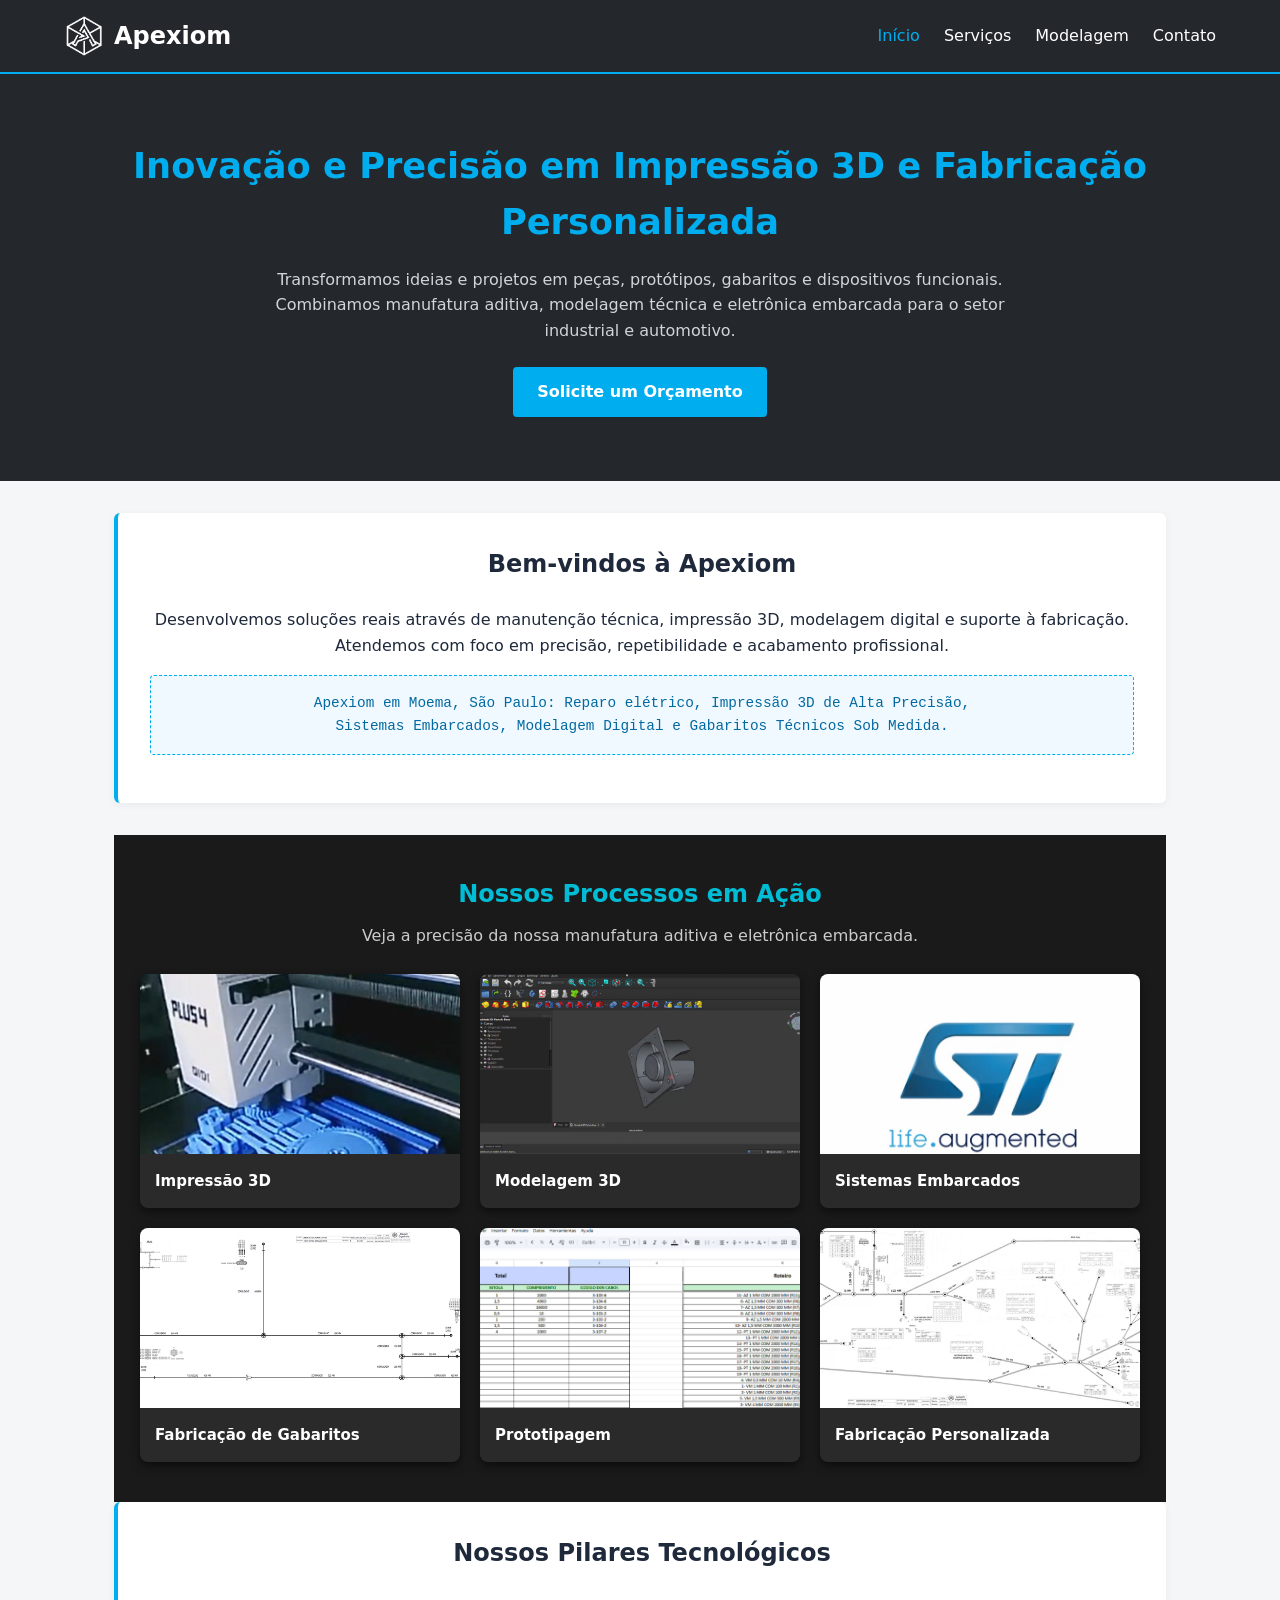
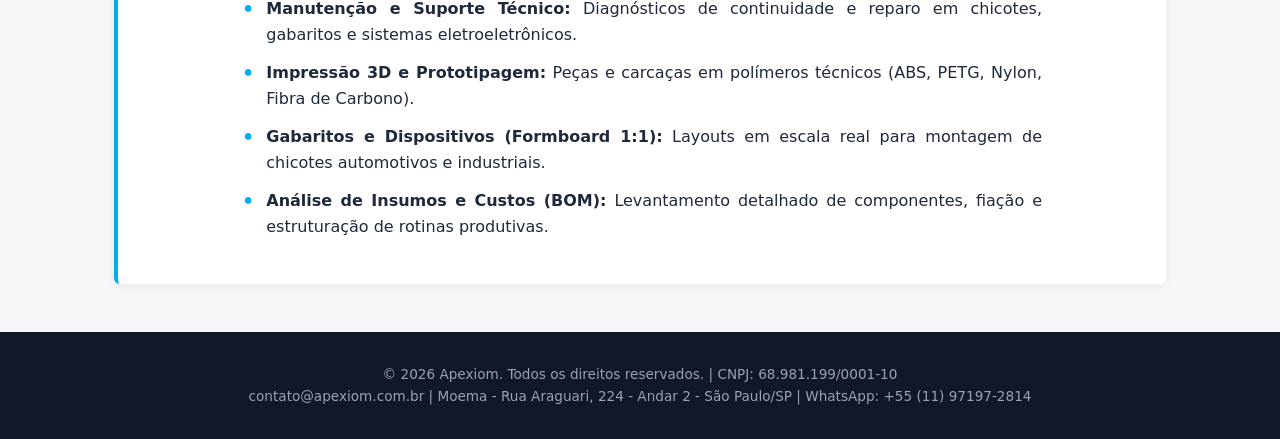
==== commit 370cb168: "Revise index.html for content and structure updates Updated the HTML structure and content for the A" ====
--- a/index.html
+++ b/index.html
@@ -49,9 +49,11 @@
   <main class="main-container">
 <section class="card" style="text-align: center;">
   <h2>Bem-vindos à Apexiom</h2>
-  <p>Desenvolvemos soluções reais através de manutenção técnica, impressão 3D, modelagem digital e suporte à fabricação. Atendemos com foco em precisão, repetibilidade e acabamento profissional.</p>
+  <p>Desenvolvemos soluções reais através de manutenção técnica, impressão 3D, modelagem digital e suporte à fabricação.<br>
+    Atendemos com foco em precisão, repetibilidade e acabamento profissional.</p>
   <div class="highlight-box">
-    Apexiom em Moema, São Paulo: reparo elétrico, impressão 3D de alta precisão, modelagem digital e gabaritos técnicos sob medida.
+    Apexiom em Moema, São Paulo: Reparo elétrico, Impressão 3D de Alta Precisão,<br>
+    Sistemas Embarcados, Modelagem Digital e Gabaritos Técnicos Sob Medida.
   </div>
 </section>
 
@@ -88,7 +90,7 @@
                     <source src="videos/proceso-microcontrolador.mp4" type="video/mp4">
                     Seu navegador não suporta vídeos.
                 </video>
-                <h3>Preparação para Fabricação</h3>
+                <h3>Sistemas Embarcados</h3>
             </div>
         
             <!-- Video 4 -->
--- a/css/style.css
+++ b/css/style.css
@@ -261,6 +261,42 @@
   margin: 0 auto;
   padding-left: 20px;
 }
+/* Centra el título de la tarjeta */
+.card h2 {
+  text-align: center;
+  margin-bottom: 1.5rem;
+}
+
+/* Elimina el estilo por defecto de la lista */
+.pilares-list {
+  list-style: none; /* Quitamos la viñeta por defecto del navegador */
+  padding: 0;
+  max-width: 800px; /* Ancho máximo para mantener buena legibilidad */
+  margin: 0 auto;   /* Centra todo el bloque de la lista en la página */
+}
+
+/* Alinea las viñetas una debajo de la otra */
+.pilares-list li {
+  display: flex;
+  align-items: flex-start;
+  margin-bottom: 0.8rem;
+  text-align: justify; /* Justifica el bloque de texto */
+}
+
+/* Crea una viñeta uniforme, alineada a la izquierda de cada texto */
+.pilares-list li::before {
+  content: "•";
+  color: #00aeef; /* Tono turquesa de Apexiom */
+  font-weight: bold;
+  font-size: 1.2rem;
+  margin-right: 12px; /* Espacio exacto entre la viñeta y el texto */
+  line-height: 1.5;
+}
+
+.pilares-list li span {
+  flex: 1;
+}
+
 /* Responsividade Mobile */
 @media (max-width: 768px) {
   .hamburger {
